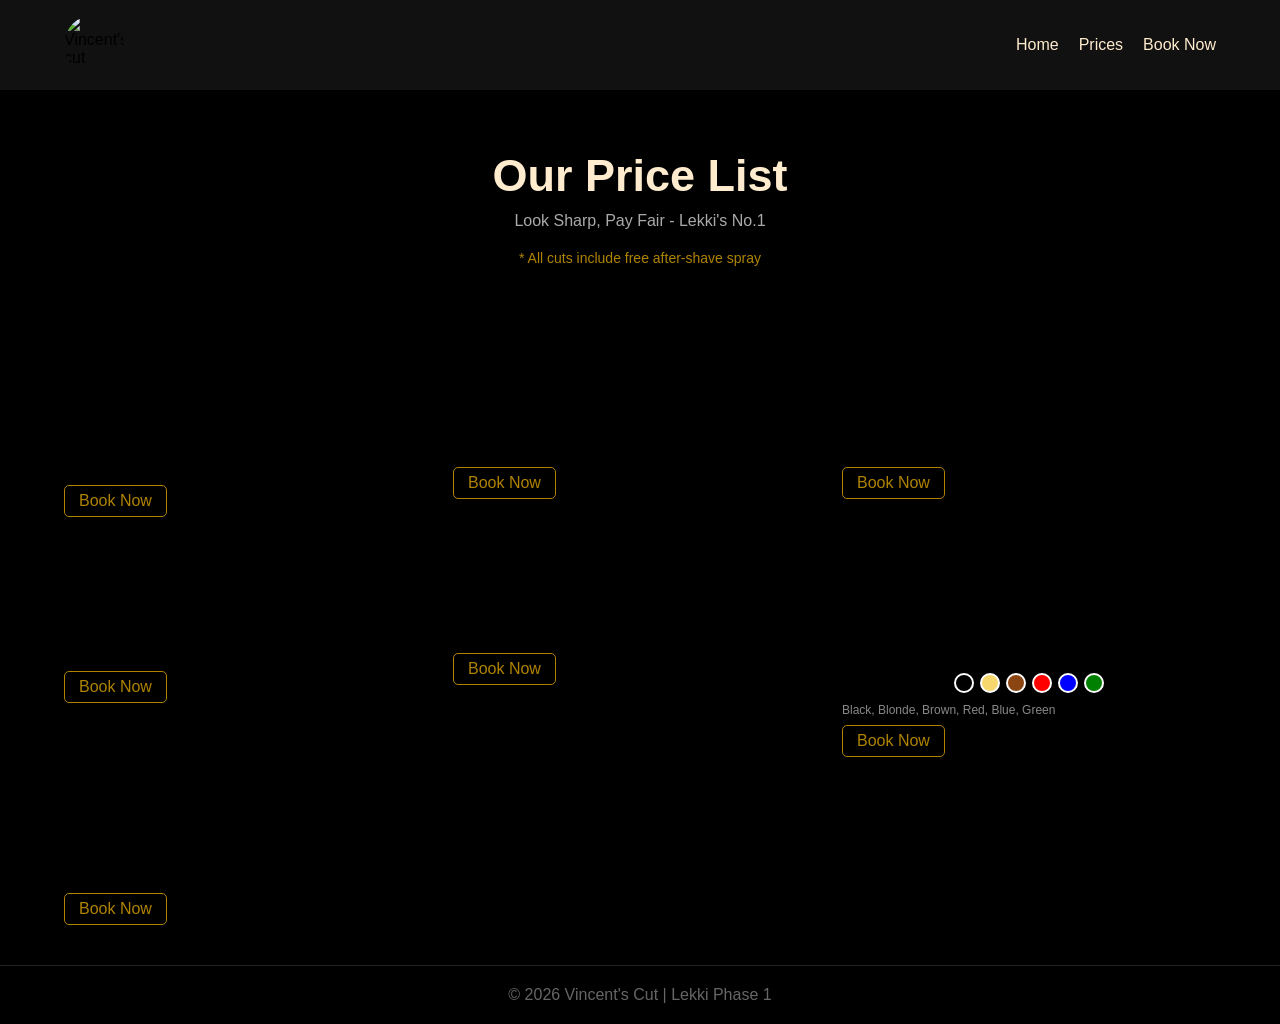
==== services.html @ 19eb166d "first commit" ====
<!DOCTYPE html>
<html lang="en">
<head>
    <meta charset="UTF-8">
    <meta name="viewport" content="width=device-width, initial-scale=1.0">
    <title>Prices - Vincent's Cut</title>
    <link rel="stylesheet" href="style.css">
</head>
<body>
    <header class="header">
        <div class="logo">
            <img src="https://encrypted-tbn0.gstatic.com/images?q=tbn:ANd9GcS-rulrWoWv9A0FGEH9dgw3RfOe9ZmxqtW30nMsM7l7jSS9hgo2snzUBQ&s" alt="Vincent's cut">
        </div>
        <nav class="navbar" style="display:flex;">
            <a href="index.html">Home</a>
            <a href="services.html">Prices</a>
            <a href="contact.html">Book Now</a>
        </nav>
    </header>

    <section class="hero prices-hero">
        <h1>Our Price List</h1>
        <p>Look Sharp, Pay Fair - Lekki's No.1</p>
        <p style="font-size:14px; color:rgb(175,131,0); margin-top:10px;">* All cuts include free after-shave spray</p>
    </section>

    <section class="services-preview">
        <div class="grid">
            <article class="service-card">
                <div class="badge">POPULAR</div>
                <h3>Skin Fade</h3>
                <p class="duration">⏱ 45 mins</p>
                <p class="price-big">₦5,000</p>
                <ul>
                    <li>Skin fade + lineup</li>
                    <li>Beard line included</li>
                    <li>Hot towel finish</li>
                </ul>
                <a href="contact.html" class="btn-small">Book Now</a>
            </article>

            <article class="service-card">
                <h3>Low Cut</h3>
                <p class="duration">⏱ 25 mins</p>
                <p class="price-big">₦3,000</p>
                <ul>
                    <li>Even low cut</li>
                    <li>Edge clean up</li>
                    <li>Powder finish</li>
                </ul>
                <a href="contact.html" class="btn-small">Book Now</a>
            </article>

            <article class="service-card">
                <h3>Beard Trim</h3>
                <p class="duration">⏱ 20 mins</p>
                <p class="price-big">₦2,000</p>
                <ul>
                    <li>Beard shaping</li>
                    <li>Beard oil</li>
                    <li>Lineup</li>
                </ul>
                <a href="contact.html" class="btn-small">Book Now</a>
            </article>

            <article class="service-card">
                <div class="badge">VIP</div>
                <h3>Dreadlocks</h3>
                <p class="duration">⏱ 2 hours</p>
                <p class="price-big">₦15,000</p>
                <ul>
                    <li>Retwist + styling</li>
                    <li>Wash + condition</li>
                    <li>Free durag</li>
                </ul>
                <a href="contact.html" class="btn-small">Book Now</a>
            </article>

            <article class="service-card">
                <h3>Galaxy</h3>
                <p class="duration">⏱ 1hr 30mins</p>
                <p class="price-big">₦10,000</p>
                <ul>
                    <li>Color design</li>
                    <li>Pattern cut</li>
                    <li>Free styling</li>
                </ul>
                <a href="contact.html" class="btn-small">Book Now</a>
            </article>
            <article class="service-card">
    <div class="badge">COLOR</div>
    <h3>Hair Dyeing</h3>
    <p class="duration">⏱ 1 hour</p>
    <p class="price-big">₦7,000</p>
    <ul>
        <li>Any color choice</li>
        <li>Wash + dye + condition</li>
        <li>No skin stain</li>
    </ul>
    <div style="display:flex; gap:6px; justify-content:center; margin:10px 0;">
        <span style="width:20px; height:20px; background:black; border-radius:50%; border:2px solid #fff;"></span>
        <span style="width:20px; height:20px; background:blonde; background-color:#f5d76e; border-radius:50%; border:2px solid #fff;"></span>
        <span style="width:20px; height:20px; background:#8b4513; border-radius:50%; border:2px solid #fff;"></span>
        <span style="width:20px; height:20px; background:red; border-radius:50%; border:2px solid #fff;"></span>
        <span style="width:20px; height:20px; background:blue; border-radius:50%; border:2px solid #fff;"></span>
        <span style="width:20px; height:20px; background:green; border-radius:50%; border:2px solid #fff;"></span>
    </div>
    <p style="font-size:12px; color:#888;">Black, Blonde, Brown, Red, Blue, Green</p>
    <a href="contact.html" class="btn-small">Book Now</a>
</article>

            <article class="service-card">
                <h3>Taper Fade</h3>
                <p class="duration">⏱ 40 mins</p>
                <p class="price-big">₦6,000</p>
                <ul>
                    <li>Low taper fade</li>
                    <li>Full cut + trim</li>
                    <li>Spray + finish</li>
                </ul>
                <a href="contact.html" class="btn-small">Book Now</a>
            </article>
        </div>
    </section>

    <footer><p>&copy; 2026 Vincent's Cut | Lekki Phase 1</p></footer>
</body>
</html>
---- style.css ----
*{
    margin:0;
    padding:0;
    box-sizing:border-box;
}
html,body{
    width:100%;
    overflow-x:hidden;
    background:black;
    font-family:Arial,sans-serif;
}
img{max-width:100%; display:block;}

/* HEADER */
.header{
    display:flex;
    justify-content:space-between;
    align-items:center;
    padding:15px 5%;
    background:#111;
    position:sticky;
    top:0;
    z-index:100;
}
.logo img{width:60px; height:60px; border-radius:50%;}
.navbar{display:flex; gap:20px;}
.navbar a{color:blanchedalmond; text-decoration:none;}
.hamburger{display:none; color:blanchedalmond; font-size:28px; cursor:pointer;}

/* HERO */
.hero{text-align:center; padding:60px 20px;}
.hero h1{color:blanchedalmond; font-size:clamp(24px, 5vw, 45px);}
.hero p{color:#aaa; margin:10px 0 20px;}
.btn{
    display:inline-block;
    padding:12px 25px;
    background:rgb(175,131,0);
    color:black;
    text-decoration:none;
    font-weight:bold;
    border-radius:8px;
}

/* GRID ENGINE */
h2{text-align:center; color:rgb(175,131,0); margin:40px 0 20px;}
.grid{
    display:grid;
    gap:15px;
    padding:0 5% 40px;
    width:100%;
}

/* LAPTOP = 3 per row */
.grid{
    grid-template-columns: repeat(3, 1fr);
}
.card{
    background:#1a1a1a;
    padding:12px;
    border-radius:12px;
    border:1px solid #333;
    text-align:center;
}
.card img{
    width:100%;
    height:250px;
    object-fit:cover;
    border-radius:10px;
}
.card h3{color:blanchedalmond; margin:10px 0 5px;}
.price{color:rgb(175,131,0); font-weight:bold;}
.btn-small{
    display:inline-block;
    margin-top:8px;
    padding:6px 14px;
    border:1px solid rgb(175,131,0);
    color:rgb(175,131,0);
    text-decoration:none;
    border-radius:5px;
}

/* CTA + TESTIMONIALS + FOOTER CENTERED */
.cta{
    background:#111;
    margin:20px 5%;
    border-radius:12px;
    padding:40px 20px;
    text-align:center;
    display:flex;
    flex-direction:column;
    align-items:center;
    gap:15px;
}
.testimonials{text-align:center; padding:30px 5%; color:#aaa;}
footer{text-align:center; padding:20px; color:#666; border-top:1px solid #222;}

/* iPAD = 2 per row */
@media(max-width: 992px){
    .grid{
        grid-template-columns: repeat(2, 1fr);
    }
    .card img{ height:220px; }
}

/* PHONE = 2 per row (small small) */
@media(max-width: 600px){
    .grid{
        grid-template-columns: repeat(2, 1fr);
        gap:10px;
        padding:0 10px 30px;
    }
    .card{
        padding:8px;
        border-radius:8px;
    }
    .card img{
        height:130px; /* Small for phone */
        border-radius:6px;
    }
    .card h3{ font-size:13px; }
    .price{ font-size:11px; }
    .btn-small{ font-size:10px; padding:4px 8px; }

    .hamburger{display:block;}
    .navbar{
        position:absolute;
        top:70px;
        left:0;
        width:100%;
        background:#111;
        flex-direction:column;
        padding:20px;
        display:none;
    }
    #menu-toggle:checked ~ .navbar{display:flex;}
}
/* FIX SEE PRICES - FORCE CENTER */
.cta{
    width: 90% !important;
    margin: 30px auto !important;
    background: #111 !important;
    border-radius: 12px !important;
    padding: 40px 15px !important;
    text-align: center !important;
    display: flex !important;
    flex-direction: column !important;
    align-items: center !important;
    justify-content: center !important;
    gap: 15px !important;
}

.cta h2{
    margin: 0 !important;
    text-align: center !important;
    width: 100% !important;
}

.cta .btn{
    margin: 0 auto !important;
    display: inline-block !important;
}
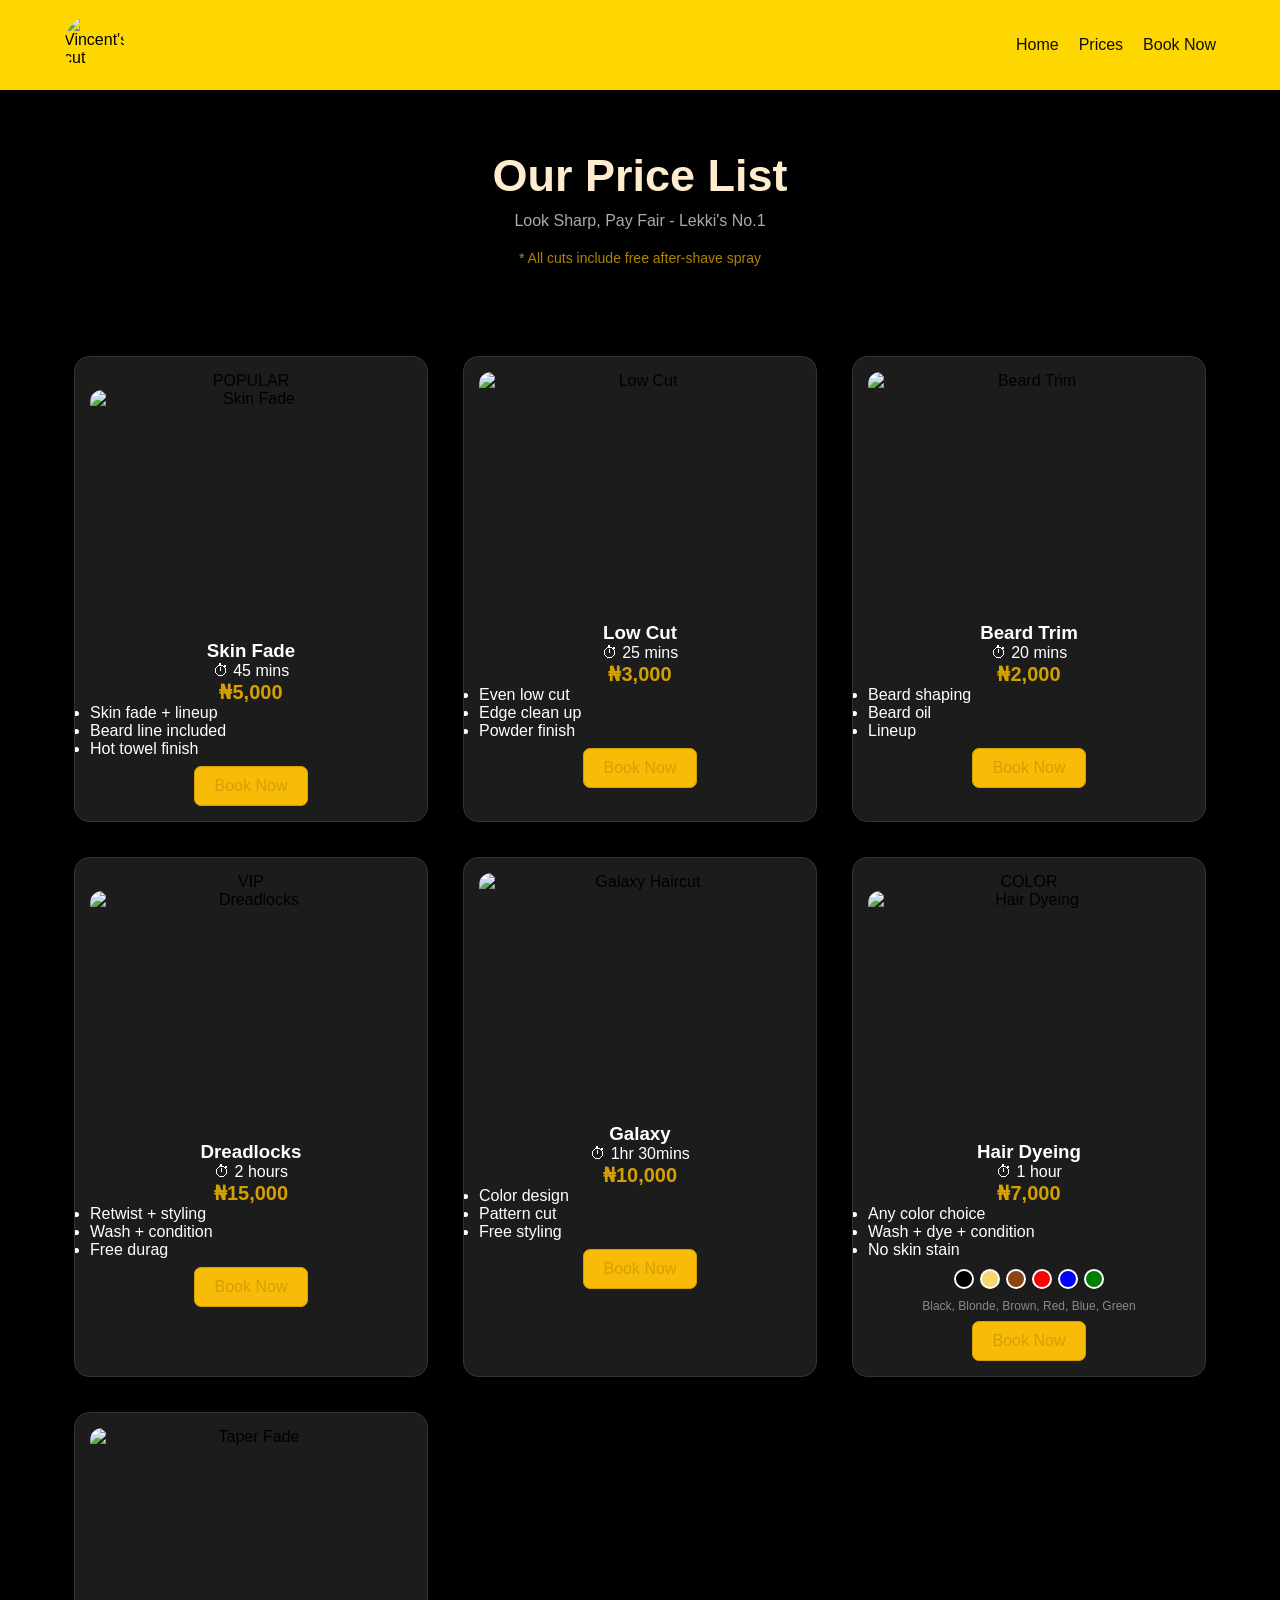
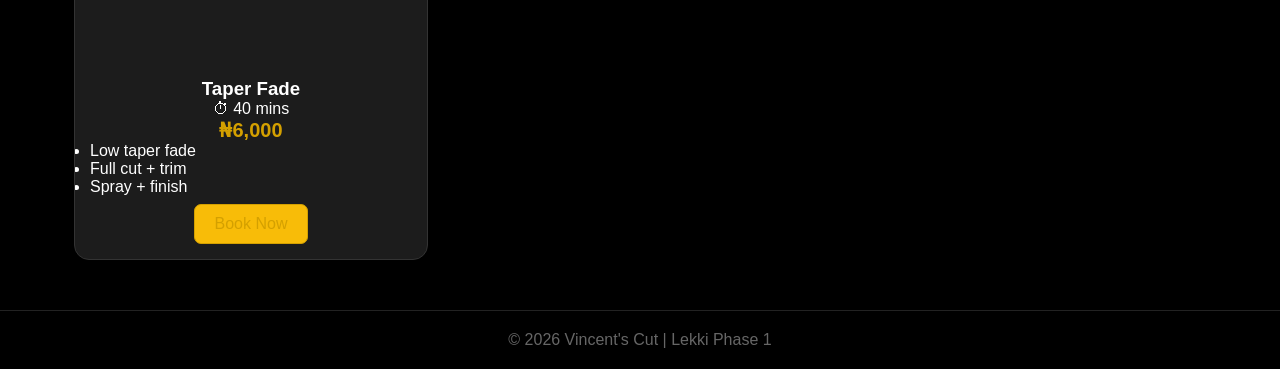
==== commit fb8006d7: "updated vincent's cut website" ====
--- a/services.html
+++ b/services.html
@@ -1,3 +1,4 @@
+
 <!DOCTYPE html>
 <html lang="en">
 <head>
@@ -7,10 +8,12 @@
     <link rel="stylesheet" href="style.css">
 </head>
 <body>
+
     <header class="header">
         <div class="logo">
             <img src="https://encrypted-tbn0.gstatic.com/images?q=tbn:ANd9GcS-rulrWoWv9A0FGEH9dgw3RfOe9ZmxqtW30nMsM7l7jSS9hgo2snzUBQ&s" alt="Vincent's cut">
         </div>
+
         <nav class="navbar" style="display:flex;">
             <a href="index.html">Home</a>
             <a href="services.html">Prices</a>
@@ -21,13 +24,18 @@
     <section class="hero prices-hero">
         <h1>Our Price List</h1>
         <p>Look Sharp, Pay Fair - Lekki's No.1</p>
-        <p style="font-size:14px; color:rgb(175,131,0); margin-top:10px;">* All cuts include free after-shave spray</p>
+        <p style="font-size:14px; color:rgb(175,131,0); margin-top:10px;">
+            * All cuts include free after-shave spray
+        </p>
     </section>
 
     <section class="services-preview">
         <div class="grid">
+
+            <!-- SKIN FADE -->
             <article class="service-card">
                 <div class="badge">POPULAR</div>
+                <img src="https://encrypted-tbn0.gstatic.com/images?q=tbn:ANd9GcS_uunnECNqfVBK9u313V769AQMMyg18r12YvRuZGkIqA&s=10" alt="Skin Fade">
                 <h3>Skin Fade</h3>
                 <p class="duration">⏱ 45 mins</p>
                 <p class="price-big">₦5,000</p>
@@ -39,7 +47,9 @@
                 <a href="contact.html" class="btn-small">Book Now</a>
             </article>
 
+            <!-- LOW CUT -->
             <article class="service-card">
+                <img src="https://encrypted-tbn0.gstatic.com/images?q=tbn:ANd9GcRknrQwEHBfbSPqbJMukCxjudD7GQmbacuF7TaBDmCAdw&s=10" alt="Low Cut">
                 <h3>Low Cut</h3>
                 <p class="duration">⏱ 25 mins</p>
                 <p class="price-big">₦3,000</p>
@@ -51,7 +61,9 @@
                 <a href="contact.html" class="btn-small">Book Now</a>
             </article>
 
+            <!-- BEARD TRIM -->
             <article class="service-card">
+                <img src="https://encrypted-tbn0.gstatic.com/images?q=tbn:ANd9GcTT1iaWB6x87Ay_wHxpB2odsrrqEvBAvS2i1qnOtwzw6g&s=10" alt="Beard Trim">
                 <h3>Beard Trim</h3>
                 <p class="duration">⏱ 20 mins</p>
                 <p class="price-big">₦2,000</p>
@@ -63,8 +75,10 @@
                 <a href="contact.html" class="btn-small">Book Now</a>
             </article>
 
+            <!-- DREADLOCKS -->
             <article class="service-card">
                 <div class="badge">VIP</div>
+                <img src="https://encrypted-tbn0.gstatic.com/images?q=tbn:ANd9GcTyFogxqVfIHI9yijwj_De5hUsUUAraJaKe2HgWi6RaFA&s=10" alt="Dreadlocks">
                 <h3>Dreadlocks</h3>
                 <p class="duration">⏱ 2 hours</p>
                 <p class="price-big">₦15,000</p>
@@ -76,7 +90,9 @@
                 <a href="contact.html" class="btn-small">Book Now</a>
             </article>
 
+            <!-- GALAXY -->
             <article class="service-card">
+                <img src="https://encrypted-tbn0.gstatic.com/images?q=tbn:ANd9GcQBgVNZgv2IzArI2Mu8aToeP2uwPw3LeYlqzdHXKEatBQ&s=10" alt="Galaxy Haircut">
                 <h3>Galaxy</h3>
                 <p class="duration">⏱ 1hr 30mins</p>
                 <p class="price-big">₦10,000</p>
@@ -87,29 +103,39 @@
                 </ul>
                 <a href="contact.html" class="btn-small">Book Now</a>
             </article>
+
+            <!-- HAIR DYEING -->
             <article class="service-card">
-    <div class="badge">COLOR</div>
-    <h3>Hair Dyeing</h3>
-    <p class="duration">⏱ 1 hour</p>
-    <p class="price-big">₦7,000</p>
-    <ul>
-        <li>Any color choice</li>
-        <li>Wash + dye + condition</li>
-        <li>No skin stain</li>
-    </ul>
-    <div style="display:flex; gap:6px; justify-content:center; margin:10px 0;">
-        <span style="width:20px; height:20px; background:black; border-radius:50%; border:2px solid #fff;"></span>
-        <span style="width:20px; height:20px; background:blonde; background-color:#f5d76e; border-radius:50%; border:2px solid #fff;"></span>
-        <span style="width:20px; height:20px; background:#8b4513; border-radius:50%; border:2px solid #fff;"></span>
-        <span style="width:20px; height:20px; background:red; border-radius:50%; border:2px solid #fff;"></span>
-        <span style="width:20px; height:20px; background:blue; border-radius:50%; border:2px solid #fff;"></span>
-        <span style="width:20px; height:20px; background:green; border-radius:50%; border:2px solid #fff;"></span>
-    </div>
-    <p style="font-size:12px; color:#888;">Black, Blonde, Brown, Red, Blue, Green</p>
-    <a href="contact.html" class="btn-small">Book Now</a>
-</article>
+                <div class="badge">COLOR</div>
+                <img src="https://encrypted-tbn0.gstatic.com/images?q=tbn:ANd9GcTH-8a9LieFRguGPjEtdtHUgjs67xeKVyOc3x17sGhnpQ&s=10" alt="Hair Dyeing">
+                <h3>Hair Dyeing</h3>
+                <p class="duration">⏱ 1 hour</p>
+                <p class="price-big">₦7,000</p>
+                <ul>
+                    <li>Any color choice</li>
+                    <li>Wash + dye + condition</li>
+                    <li>No skin stain</li>
+                </ul>
 
+                <div style="display:flex; gap:6px; justify-content:center; margin:10px 0;">
+                    <span style="width:20px;height:20px;background:black;border-radius:50%;border:2px solid #fff;"></span>
+                    <span style="width:20px;height:20px;background:#f5d76e;border-radius:50%;border:2px solid #fff;"></span>
+                    <span style="width:20px;height:20px;background:#8b4513;border-radius:50%;border:2px solid #fff;"></span>
+                    <span style="width:20px;height:20px;background:red;border-radius:50%;border:2px solid #fff;"></span>
+                    <span style="width:20px;height:20px;background:blue;border-radius:50%;border:2px solid #fff;"></span>
+                    <span style="width:20px;height:20px;background:green;border-radius:50%;border:2px solid #fff;"></span>
+                </div>
+
+                <p style="font-size:12px;color:#888;">
+                    Black, Blonde, Brown, Red, Blue, Green
+                </p>
+
+                <a href="contact.html" class="btn-small">Book Now</a>
+            </article>
+
+            <!-- TAPER FADE -->
             <article class="service-card">
+                <img src="images/taper-fade.jpg" alt="Taper Fade">
                 <h3>Taper Fade</h3>
                 <p class="duration">⏱ 40 mins</p>
                 <p class="price-big">₦6,000</p>
@@ -120,9 +146,13 @@
                 </ul>
                 <a href="contact.html" class="btn-small">Book Now</a>
             </article>
+
         </div>
     </section>
 
-    <footer><p>&copy; 2026 Vincent's Cut | Lekki Phase 1</p></footer>
+    <footer>
+        <p>&copy; 2026 Vincent's Cut | Lekki Phase 1</p>
+    </footer>
+
 </body>
-</html>+</html>
--- a/style.css
+++ b/style.css
@@ -17,14 +17,14 @@
     justify-content:space-between;
     align-items:center;
     padding:15px 5%;
-    background:#111;
+    background:gold;
     position:sticky;
     top:0;
     z-index:100;
 }
 .logo img{width:60px; height:60px; border-radius:50%;}
 .navbar{display:flex; gap:20px;}
-.navbar a{color:blanchedalmond; text-decoration:none;}
+.navbar a{color:rgb(15, 15, 14); text-decoration:none;}
 .hamburger{display:none; color:blanchedalmond; font-size:28px; cursor:pointer;}
 
 /* HERO */
@@ -73,10 +73,11 @@
     display:inline-block;
     margin-top:8px;
     padding:6px 14px;
-    border:1px solid rgb(175,131,0);
-    color:rgb(175,131,0);
+    border:1px solid rgb(250, 249, 246);
+    color:rgb(14, 13, 13);
     text-decoration:none;
     border-radius:5px;
+    background:rgb(248, 188, 8);
 }
 
 /* CTA + TESTIMONIALS + FOOTER CENTERED */
@@ -158,4 +159,71 @@
 .cta .btn{
     margin: 0 auto !important;
     display: inline-block !important;
-}+}
+/*<div class="service-card">
+
+    <img src="images/skin-fade.jpg" alt="Skin Fade">
+
+    <h3>Skin Fade</h3>
+
+    <p>⏱ 25 mins</p>
+
+    <p class="price">₦5,000</p>
+
+    <button>Book Now</button>
+
+</div>
+
+
+/* Put everything inside a visible box */
+.service-card {
+    background-color: #1c1c1c;
+    border: 1px solid #333;
+    border-radius: 15px;
+    padding: 15px;
+    margin: 10px;
+    text-align: center;
+    box-sizing: border-box;
+    overflow: hidden;
+}
+
+/* Image inside the box */
+.service-card img {
+    width: 100%;
+    height: 250px;
+    object-fit: cover;
+    border-radius: 12px;
+}
+
+/* Service name */
+.service-card h3 {
+    color: white;
+}
+
+/* Time */
+.service-card .duration {
+    color: white;
+}
+
+/* Price */
+.service-card .price-big {
+    color: #d4a000;
+    font-weight: bold;
+    font-size: 20px;
+}
+
+/* Description */
+.service-card ul {
+    color: white;
+    text-align: left;
+}
+
+/* Book Now button */
+.service-card .btn-small {
+    display: inline-block;
+    border: 1px solid #d4a000;
+    color: #d4a000;
+    padding: 10px 20px;
+    border-radius: 7px;
+    text-decoration: none;
+}
